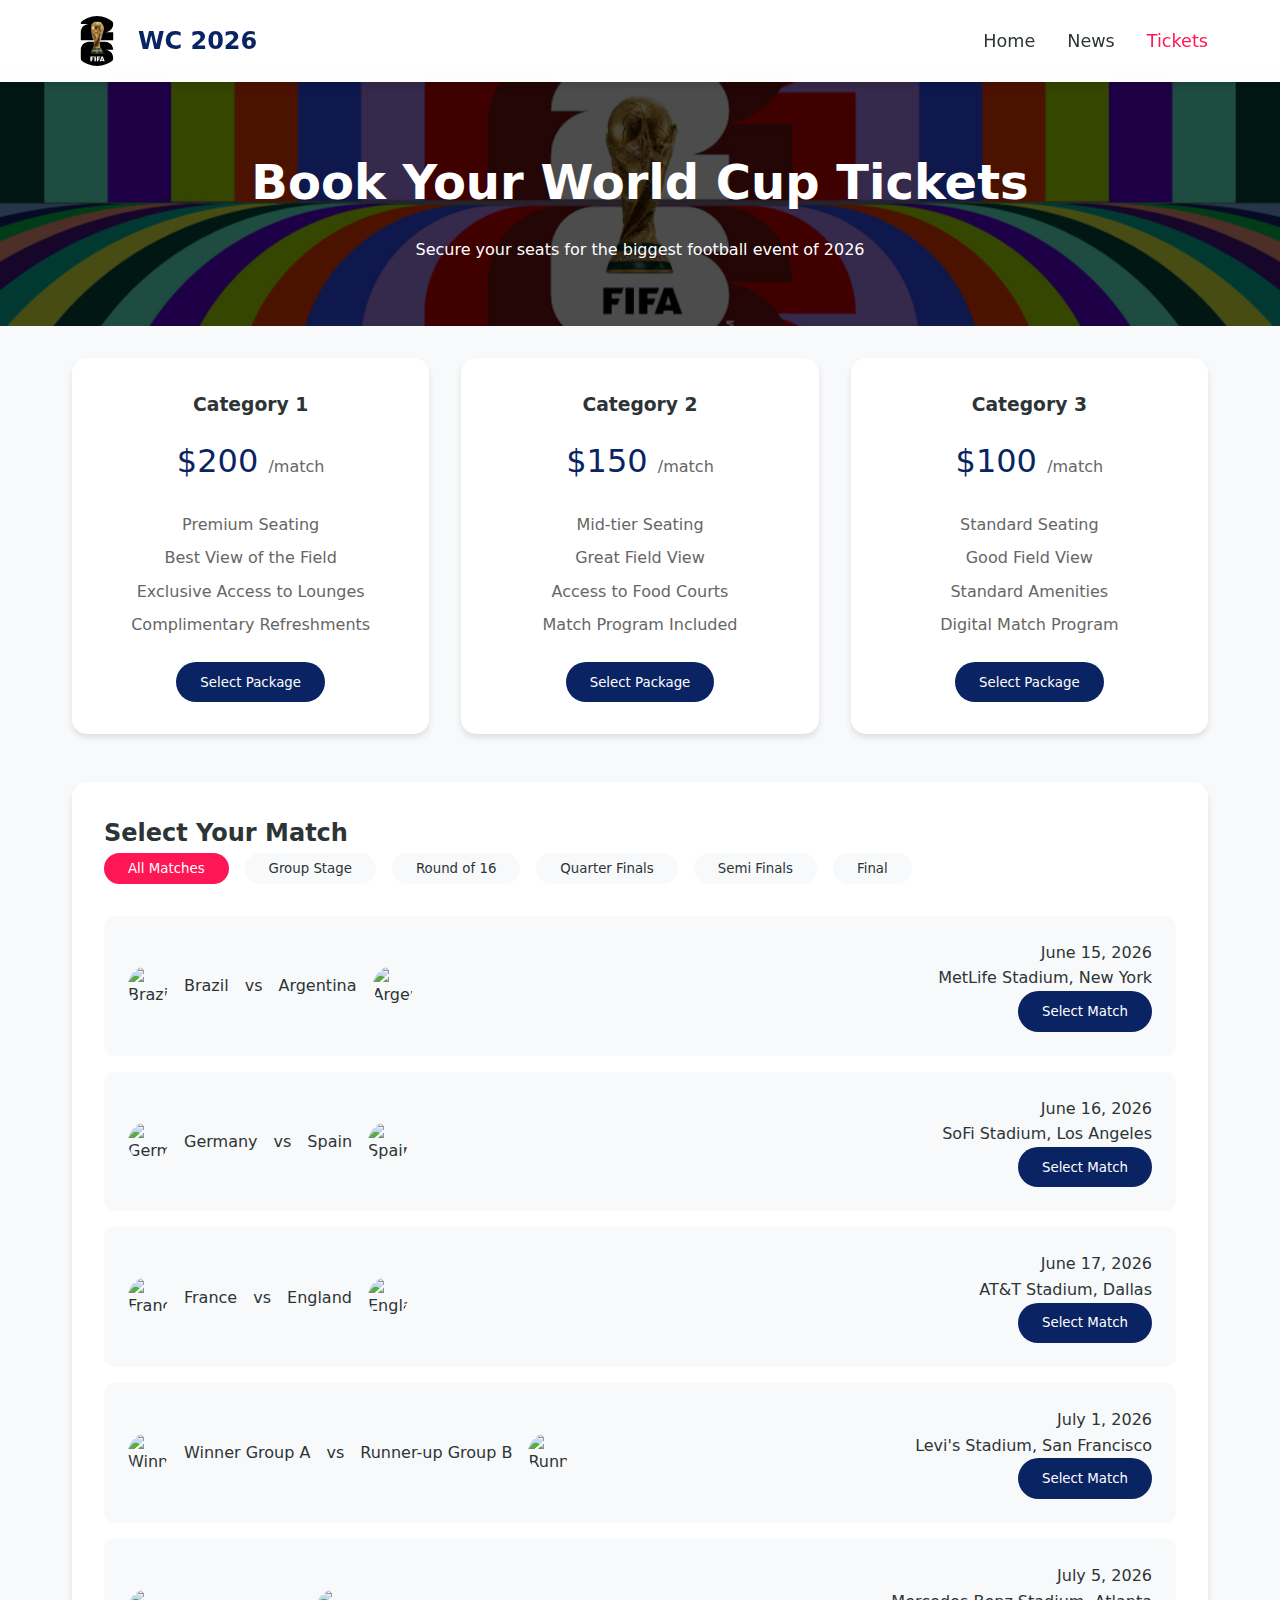
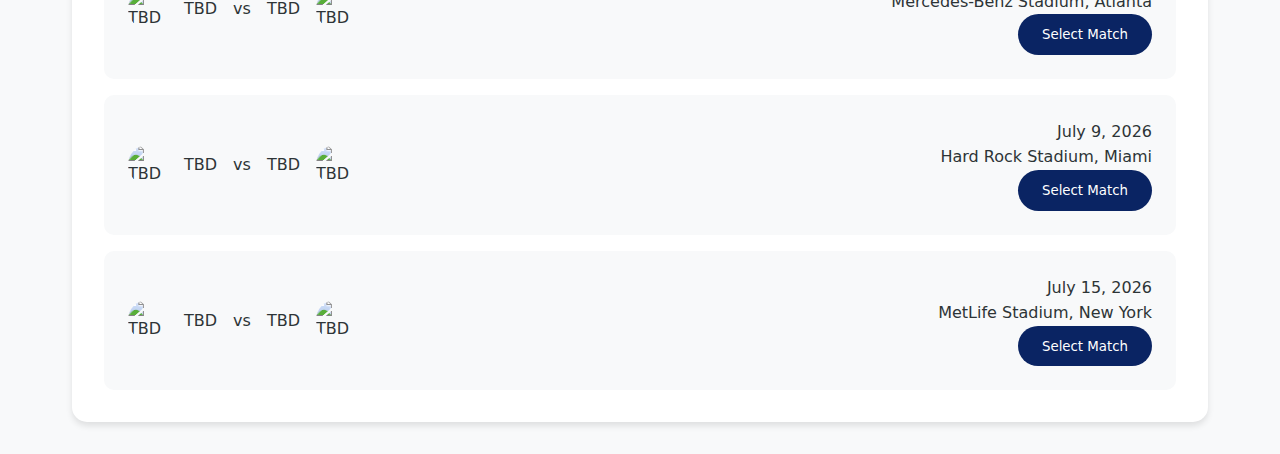
==== tickets.html @ 008d6826 "initial commit" ====
<!DOCTYPE html>
<html lang="en">
<head>
    <meta charset="UTF-8">
    <meta name="viewport" content="width=device-width, initial-scale=1.0">
    <title>World Cup 2026 - Book Tickets</title>
    <link rel="stylesheet" type="text/css" href="css/tickets.css">
</head>
<body>
    <nav class="navbar">
        <div class="nav-container">
            <div class="logo">
                <img src="source/wc-logo.svg" alt="World Cup Logo">
                <span>WC 2026</span>
            </div>
            <div class="nav-links">
                <a href="home.html">Home</a>
                <a href="news.html">News</a>
                <a href="tickets.html" class="active">Tickets</a>
            </div>
        </div>
    </nav>

    <header class="tickets-header">
        <h1>Book Your World Cup Tickets</h1>
        <p>Secure your seats for the biggest football event of 2026</p>
    </header>

    <div class="tickets-container">
        <div class="booking-options">
            <div class="booking-card" data-category="1">
                <h3>Category 1</h3>
                <div class="price">$200 <span>/match</span></div>
                <ul class="features">
                    <li>Premium Seating</li>
                    <li>Best View of the Field</li>
                    <li>Exclusive Access to Lounges</li>
                    <li>Complimentary Refreshments</li>
                </ul>
                <button class="btn select-category">Select Package</button>
            </div>

            <div class="booking-card" data-category="2">
                <h3>Category 2</h3>
                <div class="price">$150 <span>/match</span></div>
                <ul class="features">
                    <li>Mid-tier Seating</li>
                    <li>Great Field View</li>
                    <li>Access to Food Courts</li>
                    <li>Match Program Included</li>
                </ul>
                <button class="btn select-category">Select Package</button>
            </div>

            <div class="booking-card" data-category="3">
                <h3>Category 3</h3>
                <div class="price">$100 <span>/match</span></div>
                <ul class="features">
                    <li>Standard Seating</li>
                    <li>Good Field View</li>
                    <li>Standard Amenities</li>
                    <li>Digital Match Program</li>
                </ul>
                <button class="btn select-category">Select Package</button>
            </div>
        </div>

        <div class="match-selection">
            <h2>Select Your Match</h2>
            <div class="match-filters">
                <button class="filter-btn active" data-stage="all">All Matches</button>
                <button class="filter-btn" data-stage="group">Group Stage</button>
                <button class="filter-btn" data-stage="r16">Round of 16</button>
                <button class="filter-btn" data-stage="quarter">Quarter Finals</button>
                <button class="filter-btn" data-stage="semi">Semi Finals</button>
                <button class="filter-btn" data-stage="final">Final</button>
            </div>

            <div class="match-list" id="matchList">
                <!-- Matches will be populated by JavaScript -->
            </div>
        </div>

        <div class="booking-form" id="bookingForm" style="display: none;">
            <h2>Booking Details</h2>
            <form id="ticketForm">
                <div class="form-group">
                    <label for="name">Full Name</label>
                    <input type="text" id="name" required>
                </div>
                <div class="form-group">
                    <label for="email">Email Address</label>
                    <input type="email" id="email" required>
                </div>
                <div class="form-group">
                    <label for="phone">Phone Number</label>
                    <input type="tel" id="phone" required>
                </div>
                <div class="form-group">
                    <label for="tickets">Number of Tickets</label>
                    <select id="tickets" required>
                        <option value="1">1 Ticket</option>
                        <option value="2">2 Tickets</option>
                        <option value="3">3 Tickets</option>
                        <option value="4">4 Tickets</option>
                    </select>
                </div>
                <div class="booking-summary">
                    <p>Selected Match: <span id="selectedMatchDisplay">-</span></p>
                    <p>Category: <span id="selectedCategoryDisplay">-</span></p>
                    <p>Total Price: $<span id="totalPrice">0</span></p>
                </div>
                <button type="submit" class="btn">Complete Booking</button>
            </form>
        </div>

        <div id="bookingConfirmation" class="booking-confirmation" style="display: none;">
            <div class="confirmation-content">
                <h2>Booking Confirmed!</h2>
                <p>Thank you for your purchase. Check your email for confirmation details.</p>
                <button class="btn" onclick="closeConfirmation()">Close</button>
            </div>
        </div>
    </div>

    <script>
        // Match data
        const matches = [
            {
                id: 1,
                stage: 'group',
                team1: 'Brazil',
                team2: 'Argentina',
                date: 'June 15, 2026',
                venue: 'MetLife Stadium',
                city: 'New York'
            },
            {
                id: 2,
                stage: 'group',
                team1: 'Germany',
                team2: 'Spain',
                date: 'June 16, 2026',
                venue: 'SoFi Stadium',
                city: 'Los Angeles'
            },
            {
                id: 3,
                stage: 'group',
                team1: 'France',
                team2: 'England',
                date: 'June 17, 2026',
                venue: 'AT&T Stadium',
                city: 'Dallas'
            },
            {
                id: 4,
                stage: 'r16',
                team1: 'Winner Group A',
                team2: 'Runner-up Group B',
                date: 'July 1, 2026',
                venue: 'Levi\'s Stadium',
                city: 'San Francisco'
            },
            {
                id: 5,
                stage: 'quarter',
                team1: 'TBD',
                team2: 'TBD',
                date: 'July 5, 2026',
                venue: 'Mercedes-Benz Stadium',
                city: 'Atlanta'
            },
            {
                id: 6,
                stage: 'semi',
                team1: 'TBD',
                team2: 'TBD',
                date: 'July 9, 2026',
                venue: 'Hard Rock Stadium',
                city: 'Miami'
            },
            {
                id: 7,
                stage: 'final',
                team1: 'TBD',
                team2: 'TBD',
                date: 'July 15, 2026',
                venue: 'MetLife Stadium',
                city: 'New York'
            }
        ];

        // Global state
        let selectedMatch = null;
        let selectedCategory = null;
        const prices = { 1: 200, 2: 150, 3: 100 };

        // Initialize page
        document.addEventListener('DOMContentLoaded', () => {
            displayMatches('all');
            setupEventListeners();
        });

        function setupEventListeners() {
            // Stage filter buttons
            document.querySelectorAll('.filter-btn').forEach(button => {
                button.addEventListener('click', (e) => {
                    document.querySelectorAll('.filter-btn').forEach(btn => btn.classList.remove('active'));
                    e.target.classList.add('active');
                    displayMatches(e.target.dataset.stage);
                });
            });

            // Category selection
            document.querySelectorAll('.select-category').forEach(button => {
                button.addEventListener('click', (e) => {
                    const card = e.target.closest('.booking-card');
                    selectedCategory = parseInt(card.dataset.category);
                    updateBookingCards();
                    updateBookingSummary();
                });
            });

            // Ticket quantity change
            document.getElementById('tickets').addEventListener('change', updateTotalPrice);

            // Form submission
            document.getElementById('ticketForm').addEventListener('submit', handleBookingSubmission);
        }

        function displayMatches(stage) {
            const matchList = document.getElementById('matchList');
            matchList.innerHTML = '';

            const filteredMatches = stage === 'all' 
                ? matches 
                : matches.filter(match => match.stage === stage);

            filteredMatches.forEach(match => {
                const matchElement = createMatchElement(match);
                matchList.appendChild(matchElement);
            });
        }

        function createMatchElement(match) {
            const div = document.createElement('div');
            div.className = 'match-item';
            div.innerHTML = `
                <div class="match-details">
                    <div class="team-vs">
                        <img src="/api/placeholder/40/40" alt="${match.team1}" class="team-logo">
                        <span>${match.team1}</span>
                        <span>vs</span>
                        <span>${match.team2}</span>
                        <img src="/api/placeholder/40/40" alt="${match.team2}" class="team-logo">
                    </div>
                </div>
                <div class="match-info">
                    <div>${match.date}</div>
                    <div>${match.venue}, ${match.city}</div>
                    <button class="btn select-match" data-match-id="${match.id}">Select Match</button>
                </div>
            `;

            div.querySelector('.select-match').addEventListener('click', () => {
                selectedMatch = match;
                updateMatchSelection();
                updateBookingSummary();
                document.getElementById('bookingForm').style.display = 'block';
            });

            return div;
        }

        function updateMatchSelection() {
            document.querySelectorAll('.match-item').forEach(item => {
                const button = item.querySelector('.select-match');
                if (button.dataset.matchId == selectedMatch.id) {
                    item.classList.add('selected');
                    button.textContent = 'Selected';
                } else {
                    item.classList.remove('selected');
                    button.textContent = 'Select Match';
                }
            });
        }

        function updateBookingCards() {
            document.querySelectorAll('.booking-card').forEach(card => {
                if (parseInt(card.dataset.category) === selectedCategory) {
                    card.classList.add('active');
                } else {
                    card.classList.remove('active');
                }
            });
        }

        function updateBookingSummary() {
            if (selectedMatch && selectedCategory) {
                document.getElementById('selectedMatchDisplay').textContent = 
                    `${selectedMatch.team1} vs ${selectedMatch.team2} (${selectedMatch.date})`;
                document.getElementById('selectedCategoryDisplay').textContent = `Category ${selectedCategory}`;
                updateTotalPrice();
            }
        }

        function updateTotalPrice() {
            if (selectedCategory) {
                const quantity = parseInt(document.getElementById('tickets').value);
                const price = prices[selectedCategory];
                document.getElementById('totalPrice').textContent = (quantity * price).toFixed(2);
            }
        }

        function handleBookingSubmission(e) {
            e.preventDefault();
            if (selectedMatch && selectedCategory) {
                // In a real application, you would send this data to a server
                const formData = {
                    name: document.getElementById('name').value,
                    email: document.getElementById('email').value,
                    phone: document.getElementById('phone').value,
                    tickets: document.getElementById('tickets').value,
                    match: selectedMatch,
                    category: selectedCategory,
                    totalPrice: document.getElementById('totalPrice').textContent
                };
                
                console.log('Booking submitted:', formData);
                document.getElementById('bookingConfirmation').style.display = 'flex';
            }
        }

        function closeConfirmation() {
            document.getElementById('bookingConfirmation').style.display = 'none';
            document.getElementById('ticketForm').reset();
            selectedMatch = null;
            selectedCategory = null;
            updateMatchSelection();
            updateBookingCards();
            document.getElementById('bookingForm').style.display = 'none';
        }
    </script>
</body>
</html>
---- css/tickets.css ----
:root {
  --primary-color: #0a2463;
  --secondary-color: #247ba0;
  --accent-color: #ff1654;
  --background-color: #f8f9fa;
  --text-color: #2d3436;
  --white: #ffffff;
  --shadow: 0 4px 6px rgba(0, 0, 0, 0.1);
  --transition: all 0.3s ease;
}

* {
  margin: 0;
  padding: 0;
  box-sizing: border-box;
  font-family: 'Segoe UI', system-ui, sans-serif;
}

body {
  background-color: var(--background-color);
  color: var(--text-color);
  line-height: 1.6;
}

.navbar {
  position: fixed;
  top: 0;
  width: 100%;
  background: rgba(255, 255, 255, 0.95);
  backdrop-filter: blur(10px);
  z-index: 1000;
  box-shadow: var(--shadow);
}

.nav-container {
  max-width: 1200px;
  margin: 0 auto;
  padding: 1rem 2rem;
  display: flex;
  justify-content: space-between;
  align-items: center;
}

.logo {
  display: flex;
  align-items: center;
  gap: 1rem;
}

.logo img {
  width: 50px;
  height: 50px;
  border-radius: 50%;
}

.logo span {
  font-size: 1.5rem;
  font-weight: bold;
  color: var(--primary-color);
}

.nav-links {
  display: flex;
  gap: 2rem;
}

.nav-links a {
  text-decoration: none;
  color: var(--text-color);
  font-weight: 500;
  transition: var(--transition);
  font-size: 1.1rem;
}

.nav-links a:hover,
.nav-links a.active {
  color: var(--accent-color);
}

.tickets-header {
  margin-top: 80px;
  padding: 4rem 2rem;
  background: linear-gradient(rgba(0,0,0,0.7), rgba(0,0,0,0.7)), url('../source/wallpaper.jpg') center/cover;
  color: var(--white);
  text-align: center;
}

.tickets-header h1 {
  font-size: 3rem;
  margin-bottom: 1rem;
}

.tickets-container {
  max-width: 1200px;
  margin: 2rem auto;
  padding: 0 2rem;
}

.booking-options {
  display: grid;
  grid-template-columns: repeat(auto-fit, minmax(300px, 1fr));
  gap: 2rem;
  margin-bottom: 3rem;
}

.booking-card {
  background: var(--white);
  border-radius: 15px;
  padding: 2rem;
  text-align: center;
  box-shadow: var(--shadow);
  transition: var(--transition);
  cursor: pointer;
}

.booking-card:hover {
  transform: translateY(-5px);
  box-shadow: 0 8px 16px rgba(0,0,0,0.1);
}

.booking-card.active {
  border: 2px solid var(--accent-color);
}

.price {
  font-size: 2rem;
  color: var(--primary-color);
  margin: 1rem 0;
}

.price span {
  font-size: 1rem;
  color: #666;
}

.features {
  list-style: none;
  margin: 1.5rem 0;
}

.features li {
  margin: 0.5rem 0;
  color: #666;
}

.match-selection {
  background: var(--white);
  border-radius: 15px;
  padding: 2rem;
  box-shadow: var(--shadow);
}

.match-filters {
  display: flex;
  gap: 1rem;
  margin-bottom: 2rem;
  flex-wrap: wrap;
}

.filter-btn {
  padding: 0.5rem 1.5rem;
  border: none;
  border-radius: 20px;
  background: var(--background-color);
  color: var(--text-color);
  cursor: pointer;
  transition: var(--transition);
}

.filter-btn:hover,
.filter-btn.active {
  background: var(--accent-color);
  color: var(--white);
}

.match-list {
  display: flex;
  flex-direction: column;
  gap: 1rem;
}

.match-item {
  display: flex;
  justify-content: space-between;
  align-items: center;
  padding: 1rem;
  border-radius: 10px;
  background: var(--background-color);
  transition: var(--transition);
}

.match-item:hover {
  background: #eee;
}

.match-details {
  display: flex;
  align-items: center;
  gap: 2rem;
}

.team-vs {
  display: flex;
  align-items: center;
  gap: 1rem;
}

.team-logo {
  width: 40px;
  height: 40px;
  border-radius: 50%;
}

.match-info {
  text-align: right;
}

.btn {
  padding: 0.8rem 1.5rem;
  border: none;
  border-radius: 25px;
  background: var(--primary-color);
  color: var(--white);
  cursor: pointer;
  transition: var(--transition);
  text-decoration: none;
  display: inline-block;
}

.btn:hover {
  background: var(--accent-color);
  transform: translateY(-2px);
}

.booking-form {
  background: var(--white);
  padding: 2rem;
  border-radius: 15px;
  box-shadow: var(--shadow);
  margin-top: 2rem;
}

.form-group {
  margin-bottom: 1.5rem;
}

.form-group label {
  display: block;
  margin-bottom: 0.5rem;
  color: var(--primary-color);
  font-weight: 500;
}

.form-group input,
.form-group select {
  width: 100%;
  padding: 0.8rem;
  border: 1px solid #ddd;
  border-radius: 8px;
  font-size: 1rem;
}

@media (max-width: 768px) {
  .nav-container {
    flex-direction: column;
    gap: 1rem;
  }

  .tickets-header h1 {
    font-size: 2rem;
  }

  .booking-options {
    grid-template-columns: 1fr;
  }

  .match-item {
    flex-direction: column;
    text-align: center;
    gap: 1rem;
  }

  .match-details {
    flex-direction: column;
  }

  .match-info {
    text-align: center;
  }
}


/* additional css */
.match-item.selected {
    background: #e6f3ff;
    border: 2px solid var(--primary-color);
}

.booking-summary {
    background: #f5f5f5;
    padding: 1rem;
    border-radius: 8px;
    margin: 1rem 0;
}

.booking-summary p {
    margin: 0.5rem 0;
}

.booking-confirmation {
    display: none;
    position: fixed;
    top: 0;
    left: 0;
    right: 0;
    bottom: 0;
    background: rgba(0, 0, 0, 0.7);
    justify-content: center;
    align-items: center;
    z-index: 1001;
}

.confirmation-content {
    background: white;
    padding: 2rem;
    border-radius: 15px;
    text-align: center;
    max-width: 400px;
    width: 90%;
}

.confirmation-content h2 {
    color: var(--primary-color);
    margin-bottom: 1rem;
}

.confirmation-content p {
    margin-bottom: 1.5rem;
}

.booking-card.active {
    border: 2px solid var(--accent-color);
    transform: translateY(-5px);
}

@media (max-width: 768px) {
    .booking-summary {
        font-size: 0.9rem;
    }
}

.group-label {
    font-size: 0.9rem;
    font-weight: bold;
    color: var(--primary-color);
    margin-bottom: 0.5rem;
    padding: 0.2rem 0.5rem;
    background: #e6f3ff;
    border-radius: 4px;
    display: inline-block;
}

.match-details {
    display: flex;
    flex-direction: column;
}

/* Update existing match-item styles to accommodate group labels */
.match-item {
    padding: 1.5rem;
}
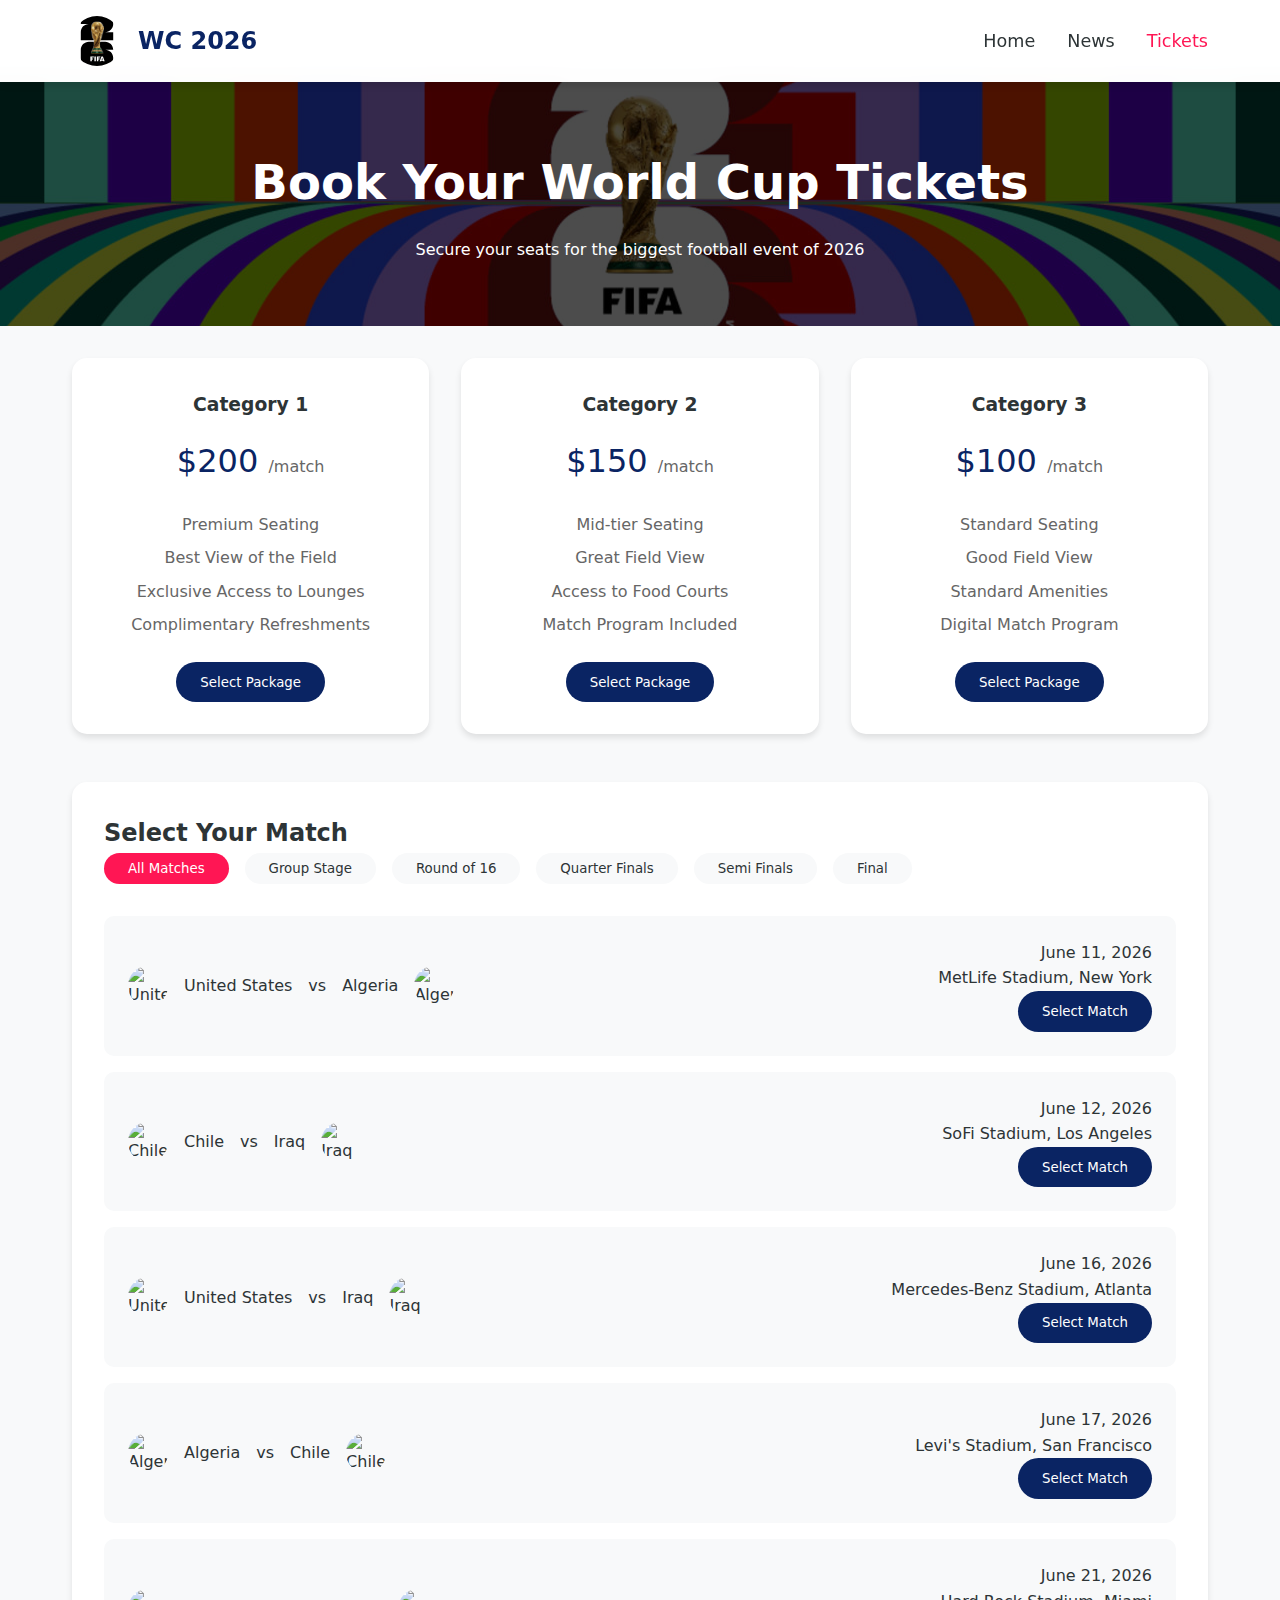
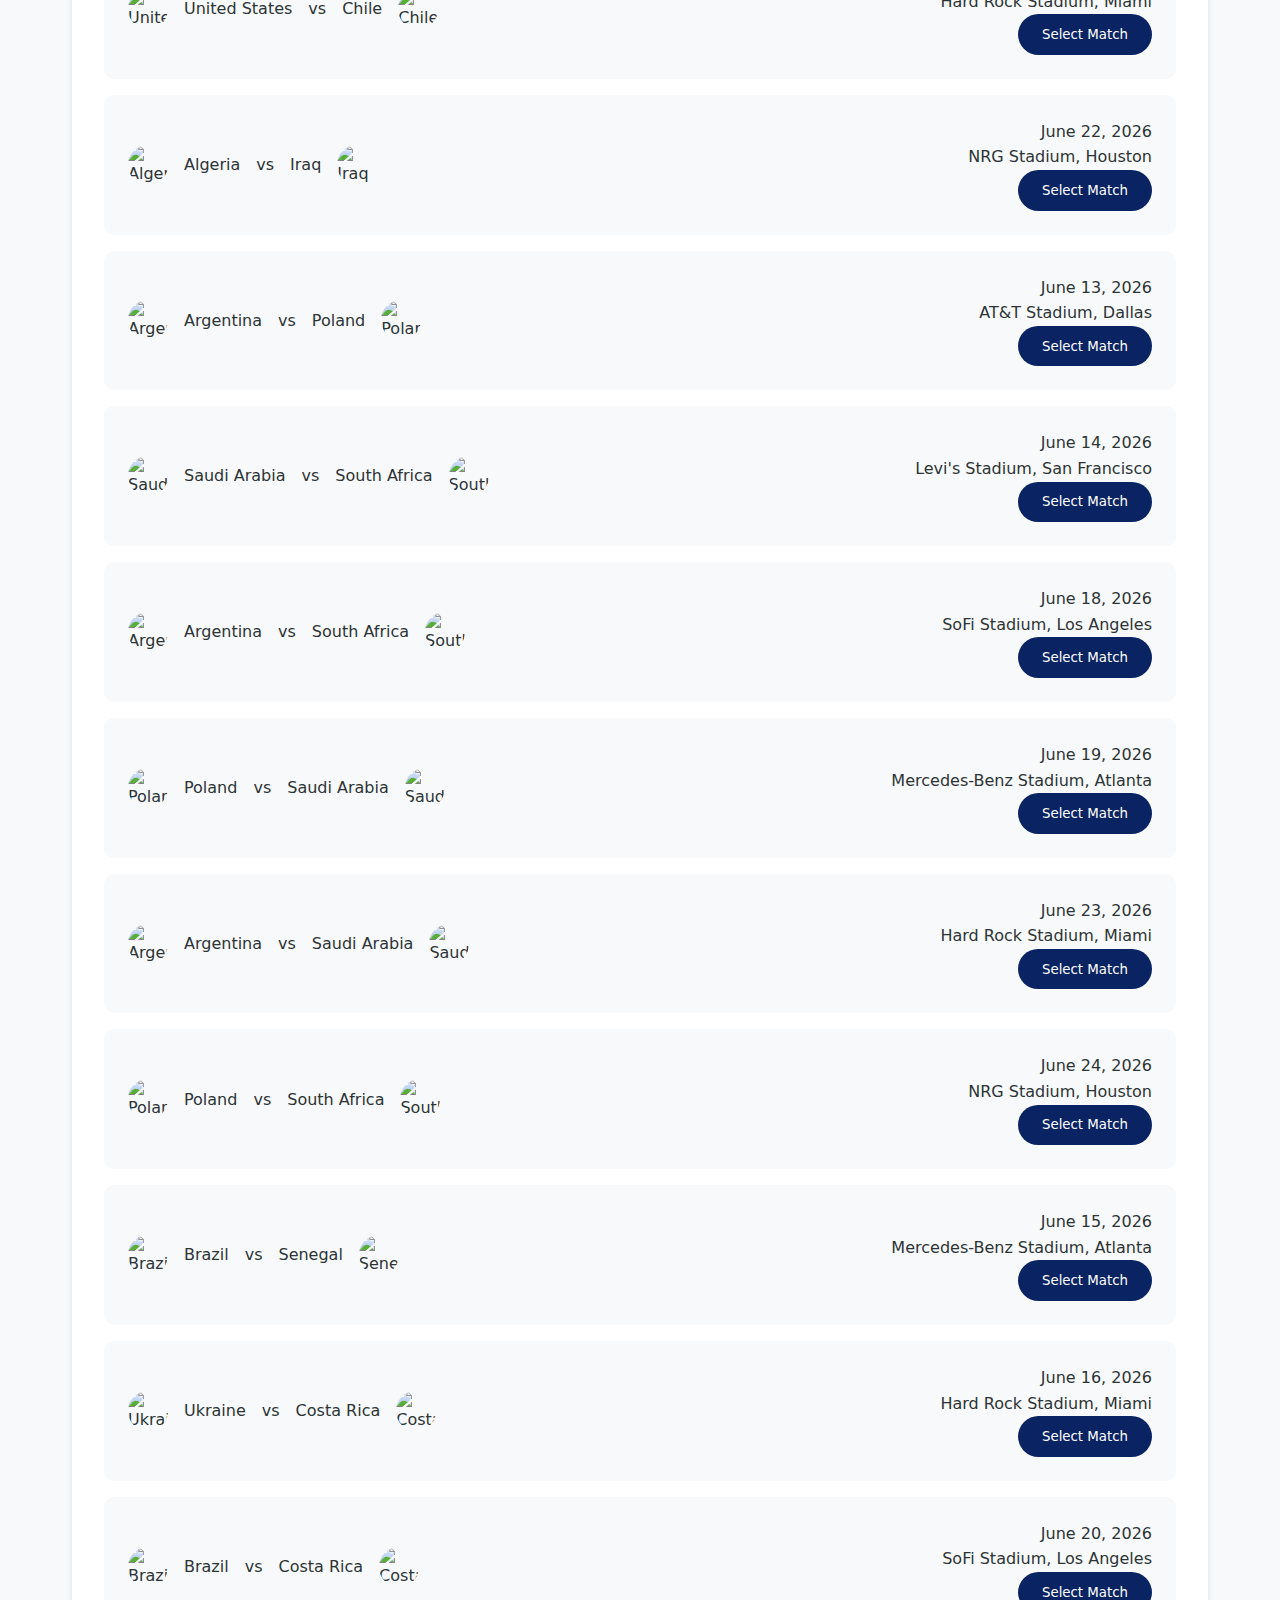
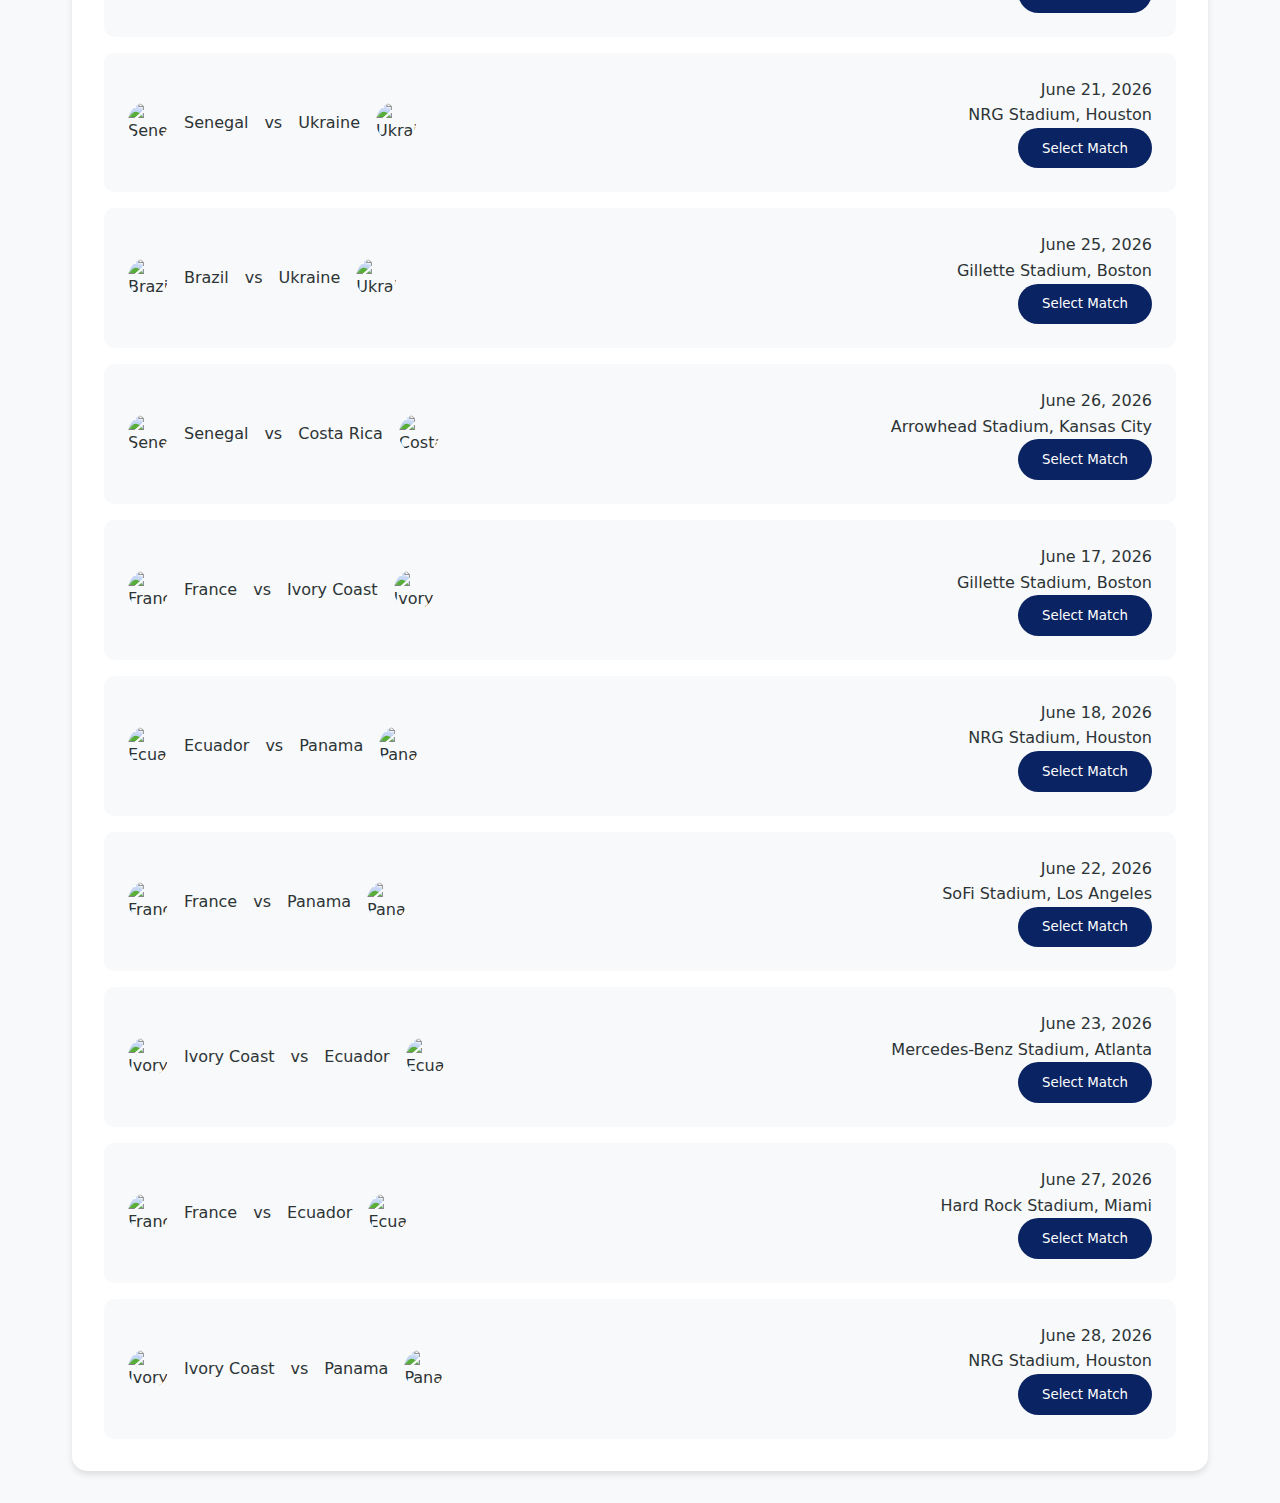
==== commit 0252321c: "just a simple commit" ====
--- a/tickets.html
+++ b/tickets.html
@@ -14,7 +14,7 @@
                 <span>WC 2026</span>
             </div>
             <div class="nav-links">
-                <a href="home.html">Home</a>
+                <a href="index.html">Home</a>
                 <a href="news.html">News</a>
                 <a href="tickets.html" class="active">Tickets</a>
             </div>
@@ -124,72 +124,39 @@
     </div>
 
     <script>
-        // Match data
-        const matches = [
-            {
-                id: 1,
-                stage: 'group',
-                team1: 'Brazil',
-                team2: 'Argentina',
-                date: 'June 15, 2026',
-                venue: 'MetLife Stadium',
-                city: 'New York'
-            },
-            {
-                id: 2,
-                stage: 'group',
-                team1: 'Germany',
-                team2: 'Spain',
-                date: 'June 16, 2026',
-                venue: 'SoFi Stadium',
-                city: 'Los Angeles'
-            },
-            {
-                id: 3,
-                stage: 'group',
-                team1: 'France',
-                team2: 'England',
-                date: 'June 17, 2026',
-                venue: 'AT&T Stadium',
-                city: 'Dallas'
-            },
-            {
-                id: 4,
-                stage: 'r16',
-                team1: 'Winner Group A',
-                team2: 'Runner-up Group B',
-                date: 'July 1, 2026',
-                venue: 'Levi\'s Stadium',
-                city: 'San Francisco'
-            },
-            {
-                id: 5,
-                stage: 'quarter',
-                team1: 'TBD',
-                team2: 'TBD',
-                date: 'July 5, 2026',
-                venue: 'Mercedes-Benz Stadium',
-                city: 'Atlanta'
-            },
-            {
-                id: 6,
-                stage: 'semi',
-                team1: 'TBD',
-                team2: 'TBD',
-                date: 'July 9, 2026',
-                venue: 'Hard Rock Stadium',
-                city: 'Miami'
-            },
-            {
-                id: 7,
-                stage: 'final',
-                team1: 'TBD',
-                team2: 'TBD',
-                date: 'July 15, 2026',
-                venue: 'MetLife Stadium',
-                city: 'New York'
-            }
-        ];
+    // Match data
+    const matches = [
+      { id: 1, stage: 'group', team1: 'United States', team2: 'Algeria', date: 'June 11, 2026', venue: 'MetLife Stadium', city: 'New York' },
+      { id: 2, stage: 'group', team1: 'Chile', team2: 'Iraq', date: 'June 12, 2026', venue: 'SoFi Stadium', city: 'Los Angeles' },
+      { id: 3, stage: 'group', team1: 'United States', team2: 'Iraq', date: 'June 16, 2026', venue: 'Mercedes-Benz Stadium', city: 'Atlanta' },
+      { id: 4, stage: 'group', team1: 'Algeria', team2: 'Chile', date: 'June 17, 2026', venue: 'Levi\'s Stadium', city: 'San Francisco' },
+      { id: 5, stage: 'group', team1: 'United States', team2: 'Chile', date: 'June 21, 2026', venue: 'Hard Rock Stadium', city: 'Miami' },
+      { id: 6, stage: 'group', team1: 'Algeria', team2: 'Iraq', date: 'June 22, 2026', venue: 'NRG Stadium', city: 'Houston' },
+
+      // 🏆 Group B Matches
+      { id: 7, stage: 'group', team1: 'Argentina', team2: 'Poland', date: 'June 13, 2026', venue: 'AT&T Stadium', city: 'Dallas' },
+      { id: 8, stage: 'group', team1: 'Saudi Arabia', team2: 'South Africa', date: 'June 14, 2026', venue: 'Levi\'s Stadium', city: 'San Francisco' },
+      { id: 9, stage: 'group', team1: 'Argentina', team2: 'South Africa', date: 'June 18, 2026', venue: 'SoFi Stadium', city: 'Los Angeles' },
+      { id: 10, stage: 'group', team1: 'Poland', team2: 'Saudi Arabia', date: 'June 19, 2026', venue: 'Mercedes-Benz Stadium', city: 'Atlanta' },
+      { id: 11, stage: 'group', team1: 'Argentina', team2: 'Saudi Arabia', date: 'June 23, 2026', venue: 'Hard Rock Stadium', city: 'Miami' },
+      { id: 12, stage: 'group', team1: 'Poland', team2: 'South Africa', date: 'June 24, 2026', venue: 'NRG Stadium', city: 'Houston' },
+
+      // 🏆 Group C Matches
+      { id: 13, stage: 'group', team1: 'Brazil', team2: 'Senegal', date: 'June 15, 2026', venue: 'Mercedes-Benz Stadium', city: 'Atlanta' },
+      { id: 14, stage: 'group', team1: 'Ukraine', team2: 'Costa Rica', date: 'June 16, 2026', venue: 'Hard Rock Stadium', city: 'Miami' },
+      { id: 15, stage: 'group', team1: 'Brazil', team2: 'Costa Rica', date: 'June 20, 2026', venue: 'SoFi Stadium', city: 'Los Angeles' },
+      { id: 16, stage: 'group', team1: 'Senegal', team2: 'Ukraine', date: 'June 21, 2026', venue: 'NRG Stadium', city: 'Houston' },
+      { id: 17, stage: 'group', team1: 'Brazil', team2: 'Ukraine', date: 'June 25, 2026', venue: 'Gillette Stadium', city: 'Boston' },
+      { id: 18, stage: 'group', team1: 'Senegal', team2: 'Costa Rica', date: 'June 26, 2026', venue: 'Arrowhead Stadium', city: 'Kansas City' },
+
+      // 🏆 Group D Matches
+      { id: 19, stage: 'group', team1: 'France', team2: 'Ivory Coast', date: 'June 17, 2026', venue: 'Gillette Stadium', city: 'Boston' },
+      { id: 20, stage: 'group', team1: 'Ecuador', team2: 'Panama', date: 'June 18, 2026', venue: 'NRG Stadium', city: 'Houston' },
+      { id: 21, stage: 'group', team1: 'France', team2: 'Panama', date: 'June 22, 2026', venue: 'SoFi Stadium', city: 'Los Angeles' },
+      { id: 22, stage: 'group', team1: 'Ivory Coast', team2: 'Ecuador', date: 'June 23, 2026', venue: 'Mercedes-Benz Stadium', city: 'Atlanta' },
+      { id: 23, stage: 'group', team1: 'France', team2: 'Ecuador', date: 'June 27, 2026', venue: 'Hard Rock Stadium', city: 'Miami' },
+      { id: 24, stage: 'group', team1: 'Ivory Coast', team2: 'Panama', date: 'June 28, 2026', venue: 'NRG Stadium', city: 'Houston' },
+    ];
 
         // Global state
         let selectedMatch = null;
